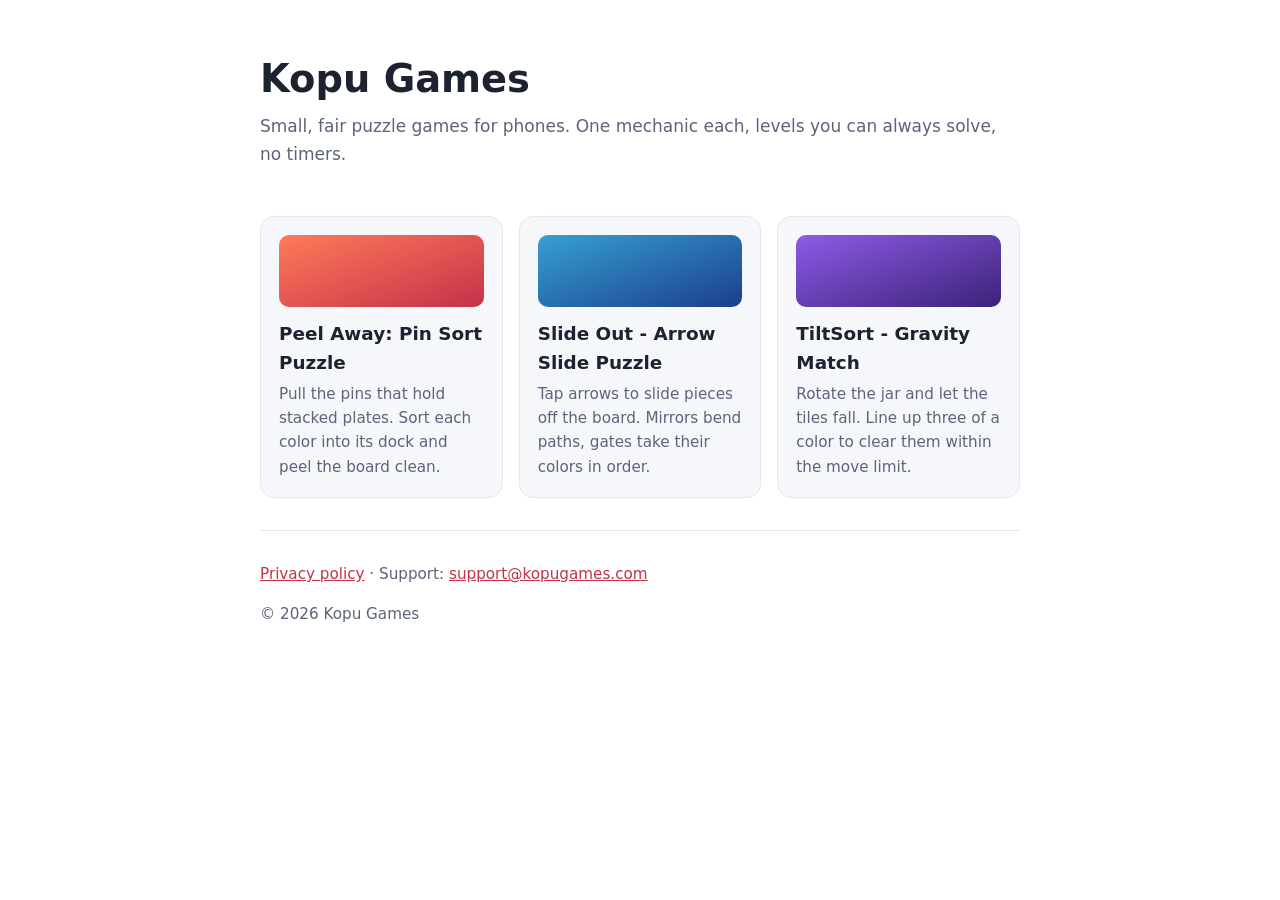
==== index.html @ d5ed5926 "gg" ====
<!doctype html>
<html lang="en">
<head>
<meta charset="utf-8">
<meta name="viewport" content="width=device-width, initial-scale=1">
<title>Kopu Games</title>
<meta name="description" content="Kopu Games makes small, fair puzzle games for phones: Peel Away, Slide Out and TiltSort.">
<style>
  :root { --bg:#ffffff; --fg:#1d2230; --muted:#5b6478; --line:#e4e7ee; --accent:#c4324a; --card:#f6f7fa; }
  @media (prefers-color-scheme: dark) { :root:not([data-theme="light"]) { --bg:#14171f; --fg:#e8ebf2; --muted:#a4acbe; --line:#2a2f3c; --accent:#ff8a7a; --card:#1c2029; } }
  :root[data-theme="dark"] { --bg:#14171f; --fg:#e8ebf2; --muted:#a4acbe; --line:#2a2f3c; --accent:#ff8a7a; --card:#1c2029; }
  html { background:var(--bg); }
  body { margin:0; padding:0 16px 64px; background:var(--bg); color:var(--fg); font:17px/1.6 system-ui,-apple-system,"Segoe UI",Roboto,sans-serif; }
  main { max-width:760px; margin:0 auto; }
  header { padding:48px 0 16px; }
  h1 { font-size:2.4rem; margin:0 0 4px; }
  p.tag { color:var(--muted); margin:0; }
  .games { display:grid; gap:16px; grid-template-columns:1fr; margin:32px 0; }
  @media (min-width:600px) { .games { grid-template-columns:repeat(3,1fr); } }
  .card { background:var(--card); border:1px solid var(--line); border-radius:14px; padding:18px; }
  .card h2 { font-size:1.15rem; margin:0 0 4px; }
  .card p { margin:0; color:var(--muted); font-size:0.95rem; }
  .swatch { height:72px; border-radius:10px; margin-bottom:12px; }
  footer { border-top:1px solid var(--line); padding-top:16px; color:var(--muted); font-size:0.95rem; }
  a { color:var(--accent); }
</style>
</head>
<body>
<main>
<header>
  <h1>Kopu Games</h1>
  <p class="tag">Small, fair puzzle games for phones. One mechanic each, levels you can always solve, no timers.</p>
</header>

<section class="games">
  <div class="card">
    <div class="swatch" style="background:linear-gradient(160deg,#ff7a59,#c4324a)"></div>
    <h2>Peel Away: Pin Sort Puzzle</h2>
    <p>Pull the pins that hold stacked plates. Sort each color into its dock and peel the board clean.</p>
  </div>
  <div class="card">
    <div class="swatch" style="background:linear-gradient(160deg,#36a0d2,#1c3e8c)"></div>
    <h2>Slide Out - Arrow Slide Puzzle</h2>
    <p>Tap arrows to slide pieces off the board. Mirrors bend paths, gates take their colors in order.</p>
  </div>
  <div class="card">
    <div class="swatch" style="background:linear-gradient(160deg,#8c5ce6,#3c2278)"></div>
    <h2>TiltSort - Gravity Match</h2>
    <p>Rotate the jar and let the tiles fall. Line up three of a color to clear them within the move limit.</p>
  </div>
</section>

<footer>
  <p><a href="privacy.html">Privacy policy</a> &middot; Support: <a href="mailto:support@kopugames.com">support@kopugames.com</a></p>
  <p>&copy; 2026 Kopu Games</p>
</footer>
</main>
</body>
</html>
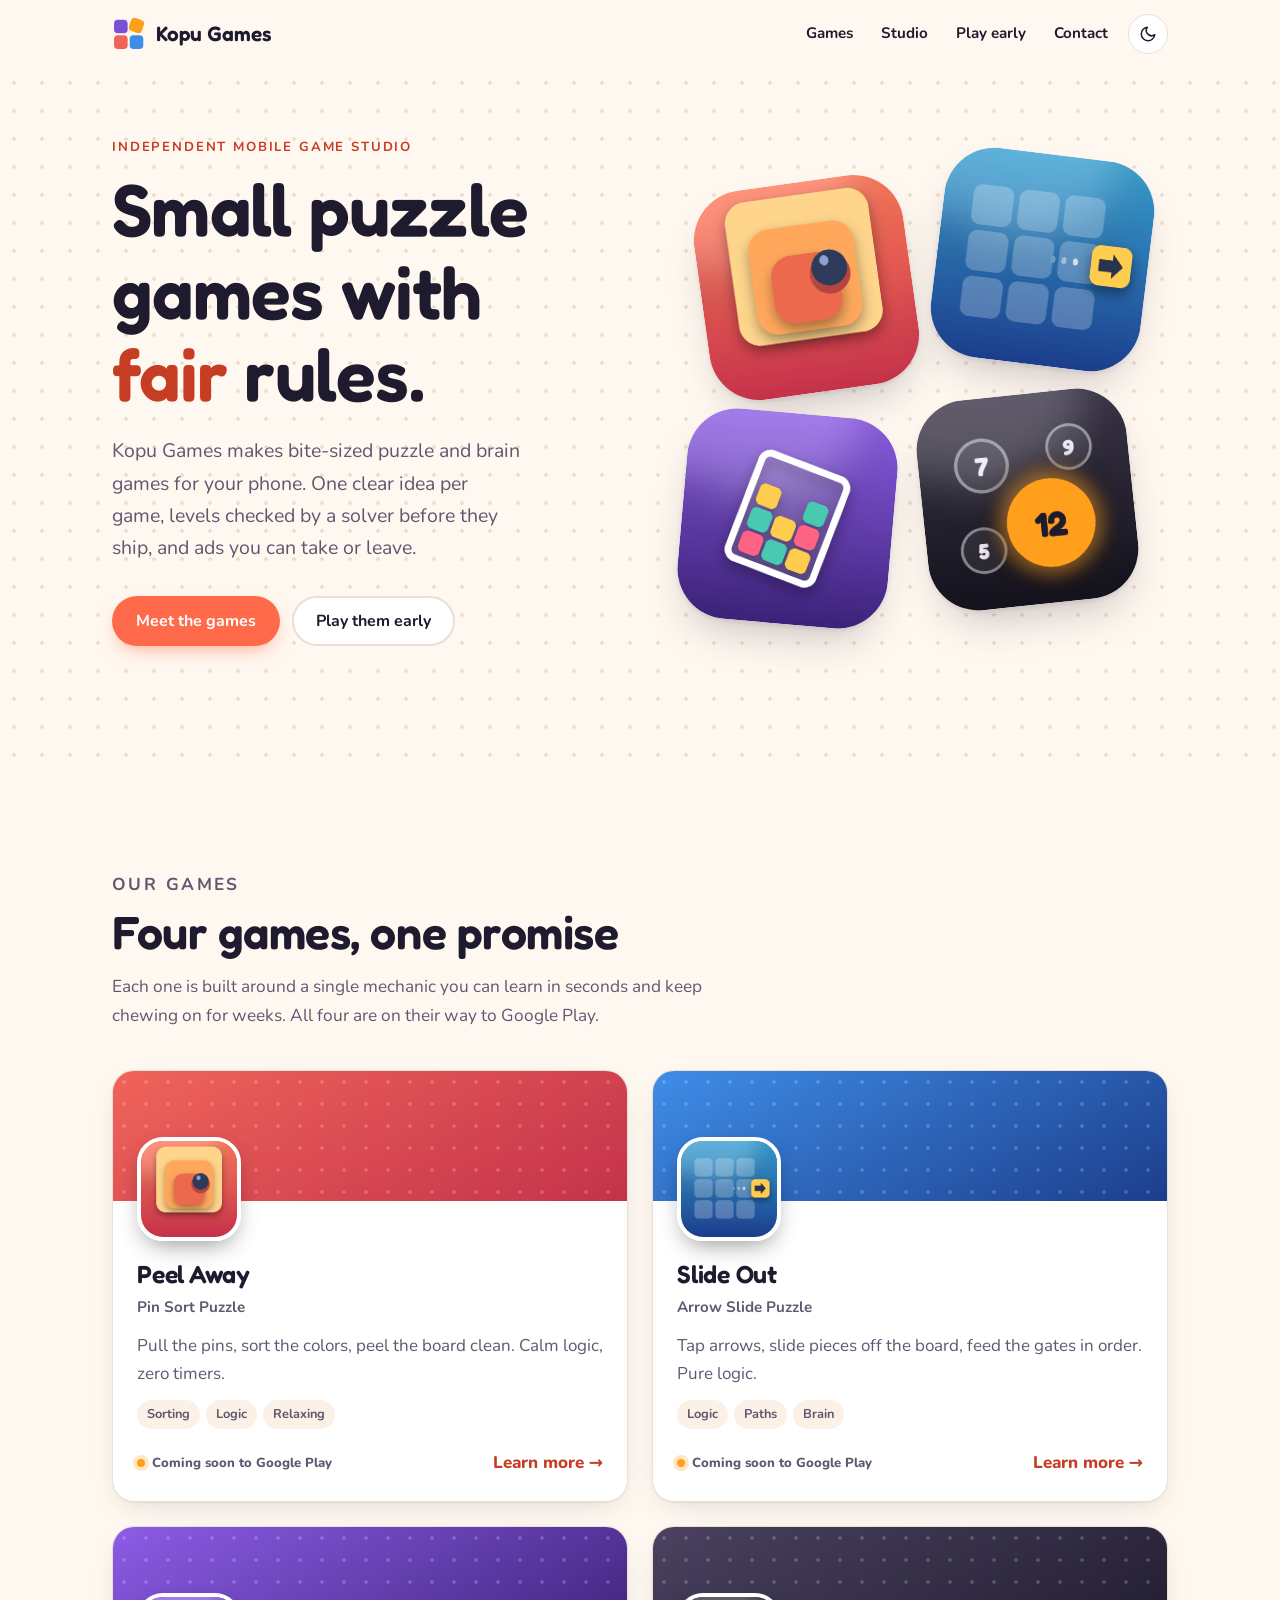
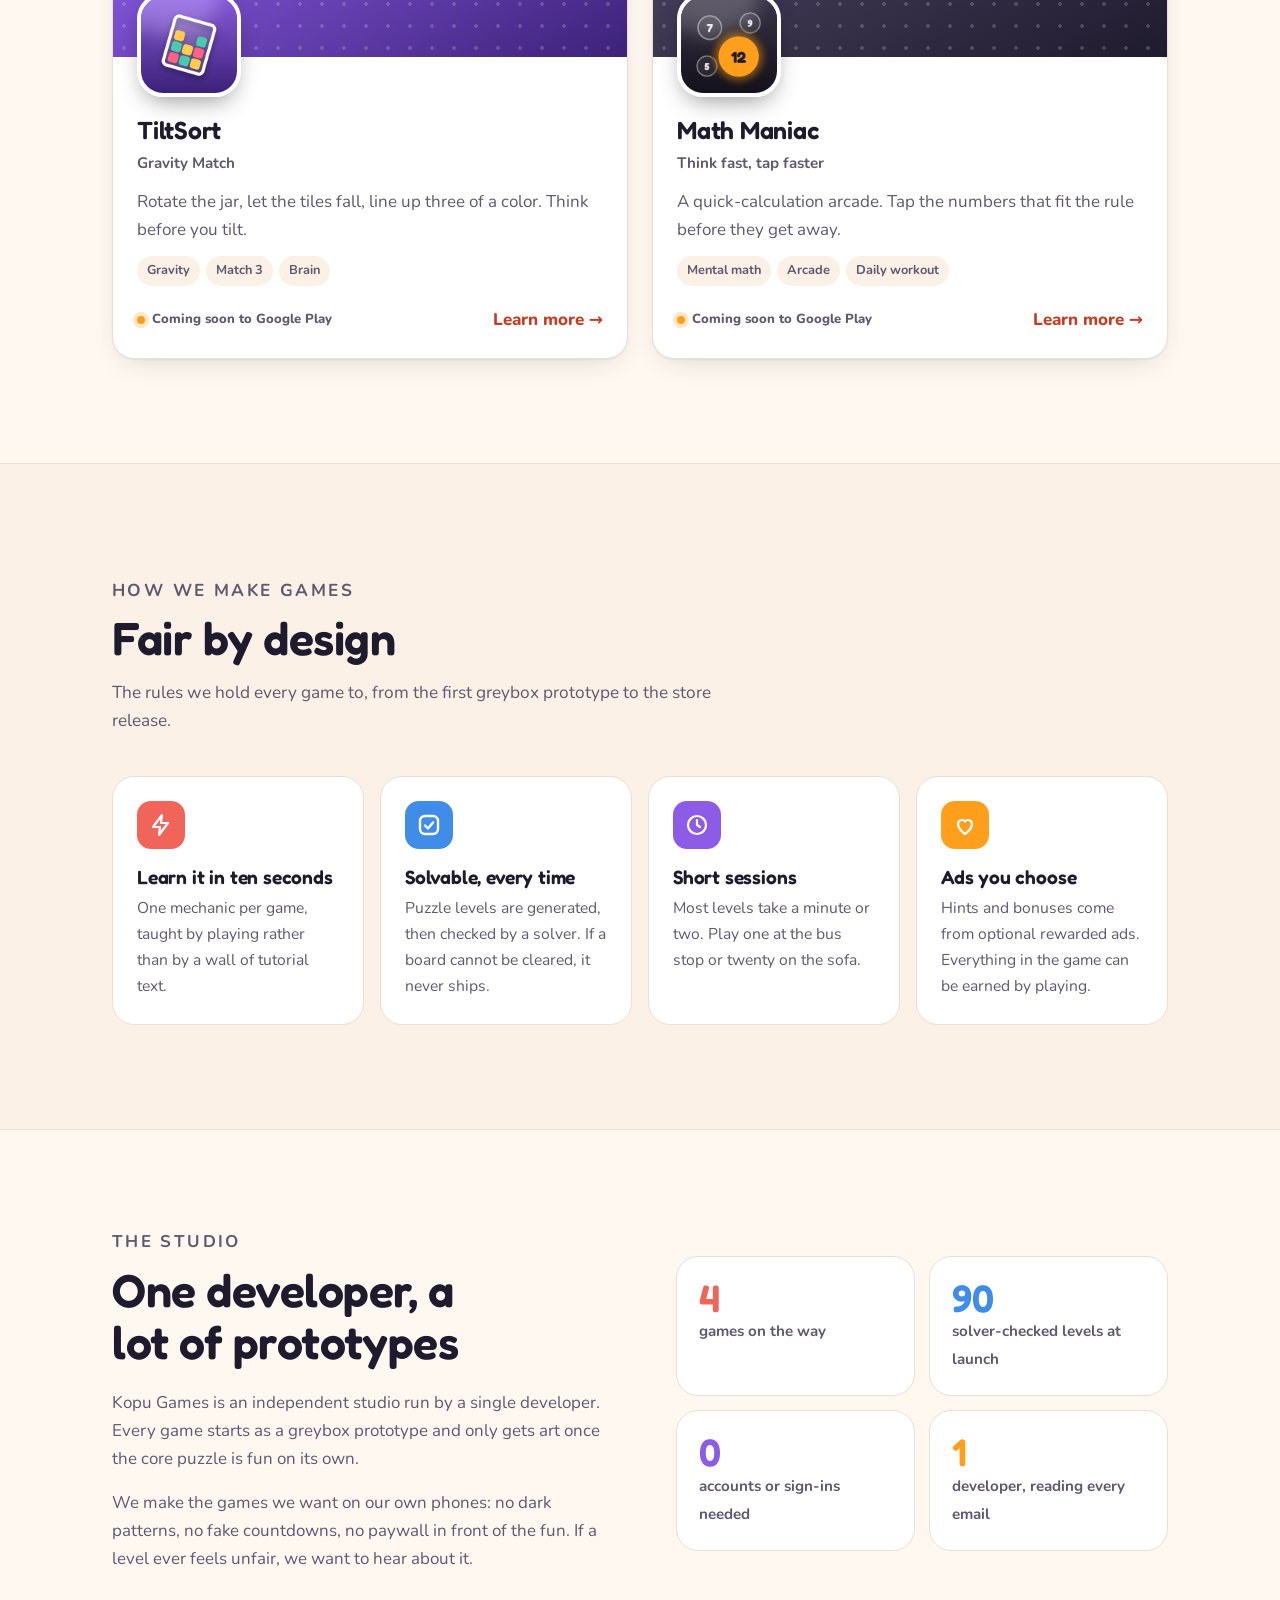
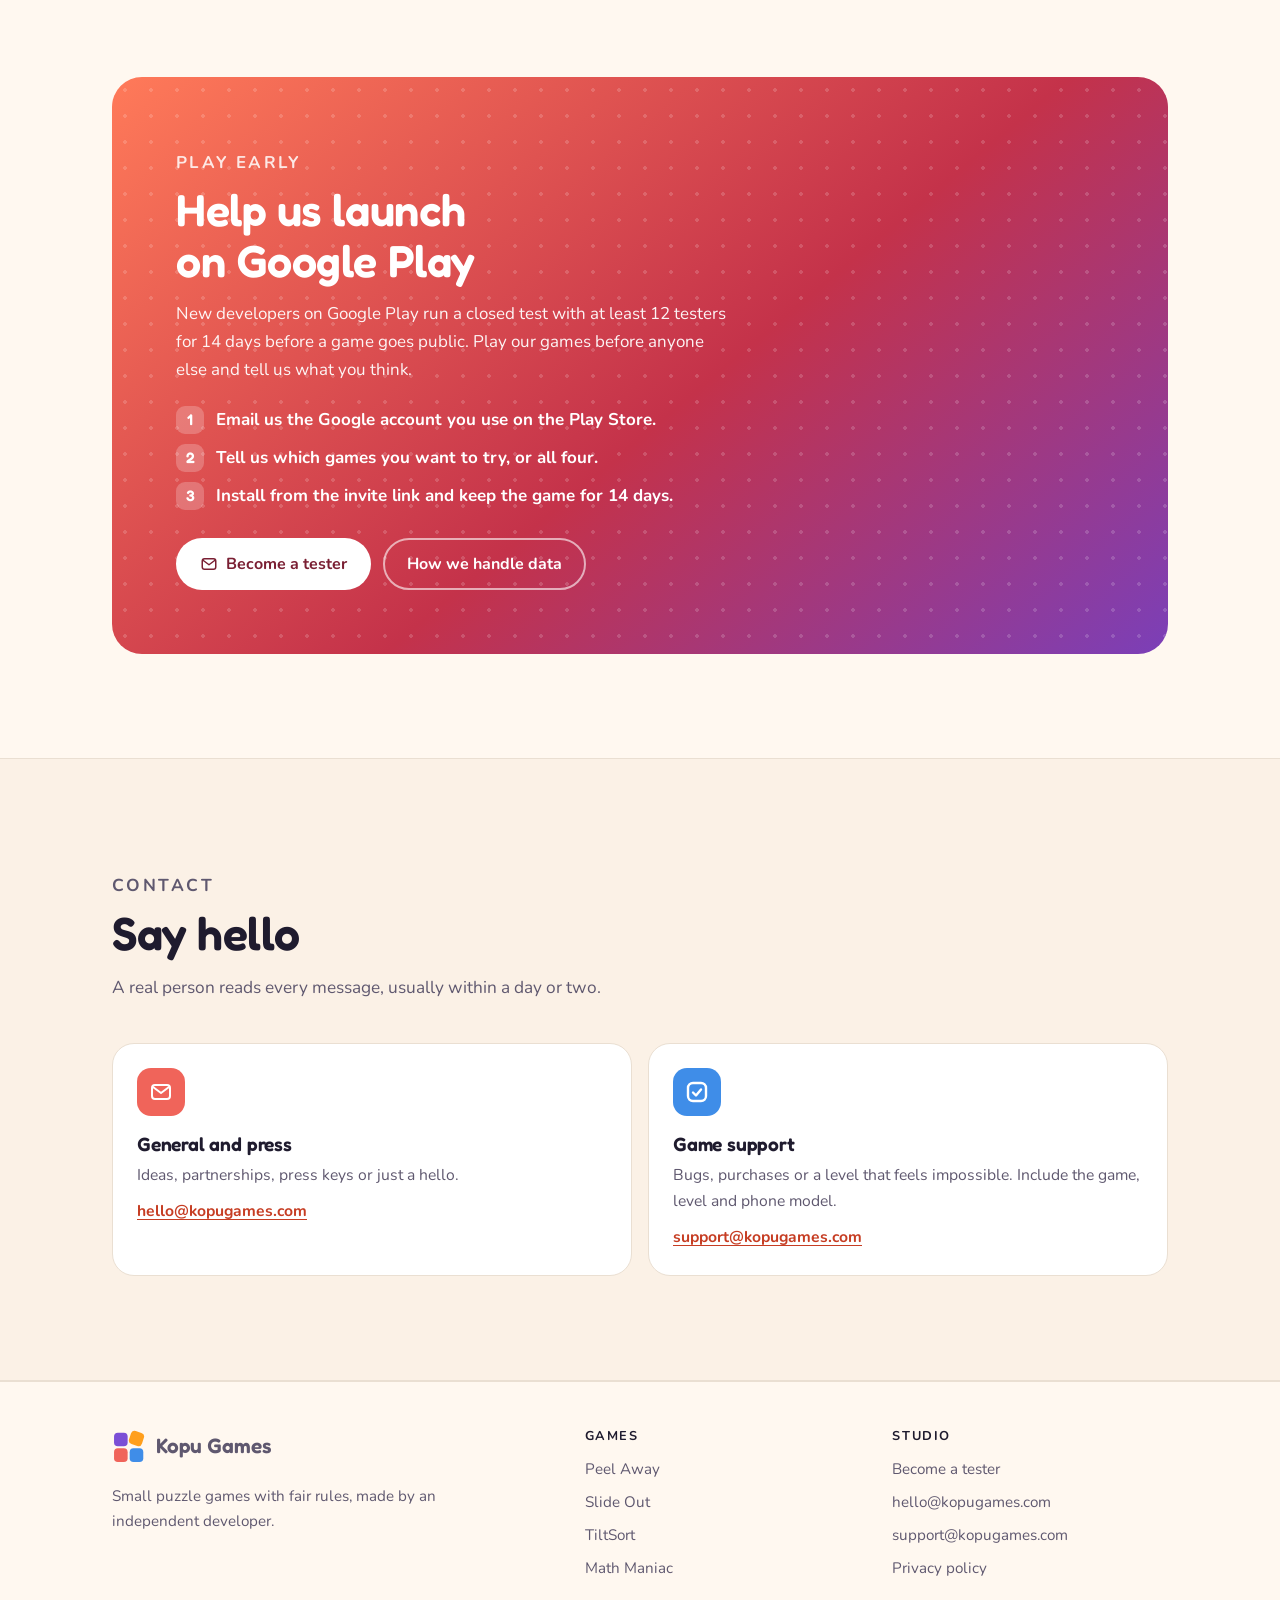
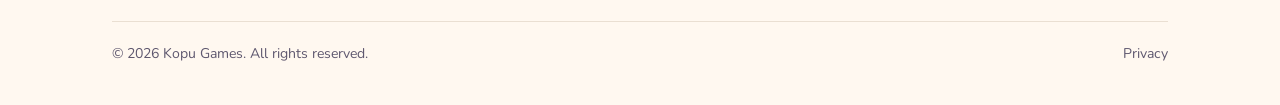
==== commit fcadf68c: "Update" ====
--- a/index.html
+++ b/index.html
@@ -3,57 +3,236 @@
 <head>
 <meta charset="utf-8">
 <meta name="viewport" content="width=device-width, initial-scale=1">
-<title>Kopu Games</title>
-<meta name="description" content="Kopu Games makes small, fair puzzle games for phones: Peel Away, Slide Out and TiltSort.">
-<style>
-  :root { --bg:#ffffff; --fg:#1d2230; --muted:#5b6478; --line:#e4e7ee; --accent:#c4324a; --card:#f6f7fa; }
-  @media (prefers-color-scheme: dark) { :root:not([data-theme="light"]) { --bg:#14171f; --fg:#e8ebf2; --muted:#a4acbe; --line:#2a2f3c; --accent:#ff8a7a; --card:#1c2029; } }
-  :root[data-theme="dark"] { --bg:#14171f; --fg:#e8ebf2; --muted:#a4acbe; --line:#2a2f3c; --accent:#ff8a7a; --card:#1c2029; }
-  html { background:var(--bg); }
-  body { margin:0; padding:0 16px 64px; background:var(--bg); color:var(--fg); font:17px/1.6 system-ui,-apple-system,"Segoe UI",Roboto,sans-serif; }
-  main { max-width:760px; margin:0 auto; }
-  header { padding:48px 0 16px; }
-  h1 { font-size:2.4rem; margin:0 0 4px; }
-  p.tag { color:var(--muted); margin:0; }
-  .games { display:grid; gap:16px; grid-template-columns:1fr; margin:32px 0; }
-  @media (min-width:600px) { .games { grid-template-columns:repeat(3,1fr); } }
-  .card { background:var(--card); border:1px solid var(--line); border-radius:14px; padding:18px; }
-  .card h2 { font-size:1.15rem; margin:0 0 4px; }
-  .card p { margin:0; color:var(--muted); font-size:0.95rem; }
-  .swatch { height:72px; border-radius:10px; margin-bottom:12px; }
-  footer { border-top:1px solid var(--line); padding-top:16px; color:var(--muted); font-size:0.95rem; }
-  a { color:var(--accent); }
-</style>
+<title>Kopu Games: small puzzle games with fair rules</title>
+<meta name="description" content="Kopu Games is an independent mobile studio making small puzzle games with fair rules: Peel Away, Slide Out, TiltSort and Math Maniac.">
+<link rel="canonical" href="https://kopugames.com/">
+<meta name="theme-color" content="#fff8f0" media="(prefers-color-scheme: light)">
+<meta name="theme-color" content="#14121b" media="(prefers-color-scheme: dark)">
+<meta property="og:type" content="website">
+<meta property="og:site_name" content="Kopu Games">
+<meta property="og:title" content="Kopu Games: small puzzle games with fair rules">
+<meta property="og:description" content="Kopu Games is an independent mobile studio making small puzzle games with fair rules: Peel Away, Slide Out, TiltSort and Math Maniac.">
+<meta property="og:url" content="https://kopugames.com/">
+<meta property="og:image" content="https://kopugames.com/assets/img/og.png">
+<meta name="twitter:card" content="summary_large_image">
+<link rel="icon" href="favicon.svg" type="image/svg+xml">
+<link rel="apple-touch-icon" href="assets/img/apple-touch-icon.png">
+<link rel="preload" href="assets/fonts/fredoka.woff2" as="font" type="font/woff2" crossorigin>
+<link rel="stylesheet" href="assets/site.css">
+<script>try{var t=localStorage.getItem("kopu-theme");if(t)document.documentElement.setAttribute("data-theme",t)}catch(e){}</script>
 </head>
 <body>
-<main>
-<header>
-  <h1>Kopu Games</h1>
-  <p class="tag">Small, fair puzzle games for phones. One mechanic each, levels you can always solve, no timers.</p>
+<a class="skip" href="#main">Skip to content</a>
+<header class="site-head">
+  <div class="wrap">
+    <a class="brand" href="index.html"><img src="assets/img/logo.svg" alt="" width="34" height="34">Kopu Games</a>
+    <nav class="nav" aria-label="Main">
+      <a href="index.html#games">Games</a>
+      <a class="hide-sm" href="index.html#studio">Studio</a>
+      <a class="hide-sm" href="index.html#test">Play early</a>
+      <a href="index.html#contact">Contact</a>
+      <button class="theme-btn" type="button" aria-label="Switch theme"><svg class="moon" viewBox="0 0 24 24" fill="none" stroke="currentColor" stroke-width="2" stroke-linecap="round" stroke-linejoin="round" aria-hidden="true"><path d="M21 12.8A9 9 0 1 1 11.2 3a7 7 0 0 0 9.8 9.8z"/></svg><svg class="sun" viewBox="0 0 24 24" fill="none" stroke="currentColor" stroke-width="2" stroke-linecap="round" aria-hidden="true"><circle cx="12" cy="12" r="4.5"/><path d="M12 2v2M12 20v2M4.9 4.9l1.4 1.4M17.7 17.7l1.4 1.4M2 12h2M20 12h2M4.9 19.1l1.4-1.4M17.7 6.3l1.4-1.4"/></svg></button>
+    </nav>
+  </div>
 </header>
-
-<section class="games">
-  <div class="card">
-    <div class="swatch" style="background:linear-gradient(160deg,#ff7a59,#c4324a)"></div>
-    <h2>Peel Away: Pin Sort Puzzle</h2>
-    <p>Pull the pins that hold stacked plates. Sort each color into its dock and peel the board clean.</p>
-  </div>
-  <div class="card">
-    <div class="swatch" style="background:linear-gradient(160deg,#36a0d2,#1c3e8c)"></div>
-    <h2>Slide Out - Arrow Slide Puzzle</h2>
-    <p>Tap arrows to slide pieces off the board. Mirrors bend paths, gates take their colors in order.</p>
-  </div>
-  <div class="card">
-    <div class="swatch" style="background:linear-gradient(160deg,#8c5ce6,#3c2278)"></div>
-    <h2>TiltSort - Gravity Match</h2>
-    <p>Rotate the jar and let the tiles fall. Line up three of a color to clear them within the move limit.</p>
-  </div>
-</section>
-
-<footer>
-  <p><a href="privacy.html">Privacy policy</a> &middot; Support: <a href="mailto:support@kopugames.com">support@kopugames.com</a></p>
-  <p>&copy; 2026 Kopu Games</p>
+<main id="main">
+<section class="hero dots">
+  <div class="wrap">
+    <div>
+      <p class="eyebrow">Independent mobile game studio</p>
+      <h1>Small puzzle games with <em>fair</em> rules.</h1>
+      <p class="lede">Kopu Games makes bite-sized puzzle and brain games for your phone. One clear idea per game, levels checked by a solver before they ship, and ads you can take or leave.</p>
+      <div class="ctas">
+        <a class="btn btn-primary" href="#games">Meet the games</a>
+        <a class="btn btn-ghost" href="#test">Play them early</a>
+      </div>
+    </div>
+    <div class="collage">
+      <a href="games/peel-away.html" aria-label="Peel Away"><img src="assets/img/peel-away.png" alt="Peel Away icon" width="512" height="512"></a>
+      <a href="games/slide-out.html" aria-label="Slide Out"><img src="assets/img/slide-out.png" alt="Slide Out icon" width="512" height="512"></a>
+      <a href="games/tiltsort.html" aria-label="TiltSort"><img src="assets/img/tiltsort.png" alt="TiltSort icon" width="512" height="512"></a>
+      <a href="games/math-maniac.html" aria-label="Math Maniac"><img src="assets/img/math-maniac.png" alt="Math Maniac icon" width="512" height="512"></a>
+    </div>
+  </div>
+</section>
+
+<section id="games">
+  <div class="wrap">
+    <div class="section-head">
+      <p class="eyebrow">Our games</p>
+      <h2>Four games, one promise</h2>
+      <p>Each one is built around a single mechanic you can learn in seconds and keep chewing on for weeks. All four are on their way to Google Play.</p>
+    </div>
+    <div class="games">
+      <a class="game" data-game="peel" href="games/peel-away.html">
+        <div class="band"><img class="icon" src="assets/img/peel-away.png" alt="" width="104" height="104" loading="lazy"></div>
+        <div class="body">
+          <h3>Peel Away</h3>
+          <p class="sub">Pin Sort Puzzle</p>
+          <p class="pitch">Pull the pins, sort the colors, peel the board clean. Calm logic, zero timers.</p>
+          <div class="chips"><span class="chip">Sorting</span><span class="chip">Logic</span><span class="chip">Relaxing</span></div>
+          <div class="foot"><span class="status">Coming soon to Google Play</span><span class="more">Learn more</span></div>
+        </div>
+      </a>
+      <a class="game" data-game="slide" href="games/slide-out.html">
+        <div class="band"><img class="icon" src="assets/img/slide-out.png" alt="" width="104" height="104" loading="lazy"></div>
+        <div class="body">
+          <h3>Slide Out</h3>
+          <p class="sub">Arrow Slide Puzzle</p>
+          <p class="pitch">Tap arrows, slide pieces off the board, feed the gates in order. Pure logic.</p>
+          <div class="chips"><span class="chip">Logic</span><span class="chip">Paths</span><span class="chip">Brain</span></div>
+          <div class="foot"><span class="status">Coming soon to Google Play</span><span class="more">Learn more</span></div>
+        </div>
+      </a>
+      <a class="game" data-game="tilt" href="games/tiltsort.html">
+        <div class="band"><img class="icon" src="assets/img/tiltsort.png" alt="" width="104" height="104" loading="lazy"></div>
+        <div class="body">
+          <h3>TiltSort</h3>
+          <p class="sub">Gravity Match</p>
+          <p class="pitch">Rotate the jar, let the tiles fall, line up three of a color. Think before you tilt.</p>
+          <div class="chips"><span class="chip">Gravity</span><span class="chip">Match 3</span><span class="chip">Brain</span></div>
+          <div class="foot"><span class="status">Coming soon to Google Play</span><span class="more">Learn more</span></div>
+        </div>
+      </a>
+      <a class="game" data-game="math" href="games/math-maniac.html">
+        <div class="band"><img class="icon" src="assets/img/math-maniac.png" alt="" width="104" height="104" loading="lazy"></div>
+        <div class="body">
+          <h3>Math Maniac</h3>
+          <p class="sub">Think fast, tap faster</p>
+          <p class="pitch">A quick-calculation arcade. Tap the numbers that fit the rule before they get away.</p>
+          <div class="chips"><span class="chip">Mental math</span><span class="chip">Arcade</span><span class="chip">Daily workout</span></div>
+          <div class="foot"><span class="status">Coming soon to Google Play</span><span class="more">Learn more</span></div>
+        </div>
+      </a>
+    </div>
+  </div>
+</section>
+
+<section id="studio" class="band-soft">
+  <div class="wrap">
+    <div class="section-head">
+      <p class="eyebrow">How we make games</p>
+      <h2>Fair by design</h2>
+      <p>The rules we hold every game to, from the first greybox prototype to the store release.</p>
+    </div>
+    <div class="principles">
+      <div class="principle">
+        <div class="tile" style="background:var(--peel)"><svg viewBox="0 0 24 24" fill="none" stroke="currentColor" stroke-width="2.2" stroke-linecap="round" stroke-linejoin="round" aria-hidden="true"><path d="M13 2 4 14h7l-1 8 9-12h-7z"/></svg></div>
+        <h3>Learn it in ten seconds</h3>
+        <p>One mechanic per game, taught by playing rather than by a wall of tutorial text.</p>
+      </div>
+      <div class="principle">
+        <div class="tile" style="background:var(--slide)"><svg viewBox="0 0 24 24" fill="none" stroke="currentColor" stroke-width="2.4" stroke-linecap="round" stroke-linejoin="round" aria-hidden="true"><rect x="3" y="3" width="18" height="18" rx="5"/><path d="m8 12.5 3 3 5-6"/></svg></div>
+        <h3>Solvable, every time</h3>
+        <p>Puzzle levels are generated, then checked by a solver. If a board cannot be cleared, it never ships.</p>
+      </div>
+      <div class="principle">
+        <div class="tile" style="background:var(--tilt)"><svg viewBox="0 0 24 24" fill="none" stroke="currentColor" stroke-width="2.2" stroke-linecap="round" stroke-linejoin="round" aria-hidden="true"><circle cx="12" cy="12" r="9"/><path d="M12 7v5l3 2"/></svg></div>
+        <h3>Short sessions</h3>
+        <p>Most levels take a minute or two. Play one at the bus stop or twenty on the sofa.</p>
+      </div>
+      <div class="principle">
+        <div class="tile" style="background:var(--math)"><svg viewBox="0 0 24 24" fill="none" stroke="currentColor" stroke-width="2.2" stroke-linecap="round" stroke-linejoin="round" aria-hidden="true"><path d="M12 21s-7-4.4-7-10a4 4 0 0 1 7-2.6A4 4 0 0 1 19 11c0 5.6-7 10-7 10z"/></svg></div>
+        <h3>Ads you choose</h3>
+        <p>Hints and bonuses come from optional rewarded ads. Everything in the game can be earned by playing.</p>
+      </div>
+    </div>
+  </div>
+</section>
+
+<section id="about">
+  <div class="wrap split">
+    <div class="about-copy">
+      <p class="eyebrow">The studio</p>
+      <h2 class="section-title" style="font-size:clamp(2rem,4.4vw,2.9rem);margin-bottom:20px">One developer, a lot of prototypes</h2>
+      <p>Kopu Games is an independent studio run by a single developer. Every game starts as a greybox prototype and only gets art once the core puzzle is fun on its own.</p>
+      <p>We make the games we want on our own phones: no dark patterns, no fake countdowns, no paywall in front of the fun. If a level ever feels unfair, we want to hear about it.</p>
+    </div>
+    <div class="stats">
+      <div class="stat"><b>4</b><span>games on the way</span></div>
+      <div class="stat"><b>90</b><span>solver-checked levels at launch</span></div>
+      <div class="stat"><b>0</b><span>accounts or sign-ins needed</span></div>
+      <div class="stat"><b>1</b><span>developer, reading every email</span></div>
+    </div>
+  </div>
+</section>
+
+<section id="test" style="padding-top:0">
+  <div class="wrap">
+    <div class="cta-card">
+      <p class="eyebrow" style="color:#fff;opacity:.85">Play early</p>
+      <h2>Help us launch on Google Play</h2>
+      <p>New developers on Google Play run a closed test with at least 12 testers for 14 days before a game goes public. Play our games before anyone else and tell us what you think.</p>
+      <ol class="steps">
+        <li>Email us the Google account you use on the Play Store.</li>
+        <li>Tell us which games you want to try, or all four.</li>
+        <li>Install from the invite link and keep the game for 14 days.</li>
+      </ol>
+      <div class="ctas">
+        <a class="btn btn-light" href="mailto:hello@kopugames.com?subject=I%27d%20like%20to%20test%20Kopu%20Games&body=Google%20account%20I%20use%20on%20Play%3A%20%0AGames%20I%27d%20like%20to%20try%20(Peel%20Away%2C%20Slide%20Out%2C%20TiltSort%2C%20Math%20Maniac%2C%20or%20all)%3A%20%0APhone%20model%3A%20"><svg viewBox="0 0 24 24" fill="none" stroke="currentColor" stroke-width="2" stroke-linecap="round" stroke-linejoin="round" aria-hidden="true"><rect x="3" y="5" width="18" height="14" rx="3"/><path d="m4 7 8 6 8-6"/></svg>Become a tester</a>
+        <a class="btn btn-outline" href="privacy.html">How we handle data</a>
+      </div>
+    </div>
+  </div>
+</section>
+
+<section id="contact" class="band-soft">
+  <div class="wrap">
+    <div class="section-head">
+      <p class="eyebrow">Contact</p>
+      <h2>Say hello</h2>
+      <p>A real person reads every message, usually within a day or two.</p>
+    </div>
+    <div class="principles" style="grid-template-columns:repeat(auto-fit,minmax(260px,1fr))">
+      <div class="principle">
+        <div class="tile" style="background:var(--peel)"><svg viewBox="0 0 24 24" fill="none" stroke="currentColor" stroke-width="2" stroke-linecap="round" stroke-linejoin="round" aria-hidden="true"><rect x="3" y="5" width="18" height="14" rx="3"/><path d="m4 7 8 6 8-6"/></svg></div>
+        <h3>General and press</h3>
+        <p>Ideas, partnerships, press keys or just a hello.</p>
+        <p style="margin-top:10px"><a href="mailto:hello@kopugames.com"><strong>hello@kopugames.com</strong></a></p>
+      </div>
+      <div class="principle">
+        <div class="tile" style="background:var(--slide)"><svg viewBox="0 0 24 24" fill="none" stroke="currentColor" stroke-width="2.4" stroke-linecap="round" stroke-linejoin="round" aria-hidden="true"><rect x="3" y="3" width="18" height="18" rx="5"/><path d="m8 12.5 3 3 5-6"/></svg></div>
+        <h3>Game support</h3>
+        <p>Bugs, purchases or a level that feels impossible. Include the game, level and phone model.</p>
+        <p style="margin-top:10px"><a href="mailto:support@kopugames.com"><strong>support@kopugames.com</strong></a></p>
+      </div>
+    </div>
+  </div>
+</section>
+</main>
+<script type="application/ld+json">{"@context":"https://schema.org","@type":"Organization","name":"Kopu Games","url":"https://kopugames.com","logo":"https://kopugames.com/assets/img/apple-touch-icon.png","email":"hello@kopugames.com"}</script>
+<footer class="site-foot">
+  <div class="wrap">
+    <div class="cols">
+      <div>
+        <a class="brand" href="index.html"><img src="assets/img/logo.svg" alt="" width="34" height="34">Kopu Games</a>
+        <p class="blurb">Small puzzle games with fair rules, made by an independent developer.</p>
+      </div>
+      <div>
+        <h4>Games</h4>
+        <ul>
+          <li><a href="games/peel-away.html">Peel Away</a></li>
+          <li><a href="games/slide-out.html">Slide Out</a></li>
+          <li><a href="games/tiltsort.html">TiltSort</a></li>
+          <li><a href="games/math-maniac.html">Math Maniac</a></li>
+        </ul>
+      </div>
+      <div>
+        <h4>Studio</h4>
+        <ul>
+          <li><a href="index.html#test">Become a tester</a></li>
+          <li><a href="mailto:hello@kopugames.com">hello@kopugames.com</a></li>
+          <li><a href="mailto:support@kopugames.com">support@kopugames.com</a></li>
+          <li><a href="privacy.html">Privacy policy</a></li>
+        </ul>
+      </div>
+    </div>
+    <div class="legal">
+      <span>&copy; 2026 Kopu Games. All rights reserved.</span>
+      <span><a href="privacy.html">Privacy</a></span>
+    </div>
+  </div>
 </footer>
-</main>
+<script src="assets/site.js" defer></script>
 </body>
 </html>
--- a/assets/site.css
+++ b/assets/site.css
@@ -0,0 +1,270 @@
+/* Kopu Games site. One stylesheet for every page; fonts are self-hosted (no third-party requests). */
+
+@font-face { font-family: "Fredoka"; src: url("fonts/fredoka.woff2") format("woff2"); font-weight: 300 700; font-display: swap; }
+@font-face { font-family: "Nunito"; src: url("fonts/nunito.woff2") format("woff2"); font-weight: 200 1000; font-display: swap; }
+
+:root {
+  --bg: #fff8f0;
+  --bg-dot: #ecdfcf;
+  --surface: #ffffff;
+  --surface-2: #fbf1e6;
+  --ink: #1f1b2e;
+  --muted: #5f586f;
+  --line: #eadfd2;
+  --accent: #c63d23;
+  --accent-bg: #ff6b4a;
+  --on-accent: #ffffff;
+  --shadow: 0 1px 2px rgba(31, 27, 46, .06), 0 10px 30px -12px rgba(31, 27, 46, .18);
+  --shadow-lift: 0 2px 4px rgba(31, 27, 46, .08), 0 22px 44px -16px rgba(31, 27, 46, .28);
+
+  --peel: #f0645a;   --peel-2: #c4324a;
+  --slide: #3f8de8;  --slide-2: #1c3e8c;
+  --tilt: #8c5ce6;   --tilt-2: #3c2278;
+  --math: #ff9f1c;   --math-2: #1f1b2e;
+
+  --display: "Fredoka", "Nunito", system-ui, sans-serif;
+  --body: "Nunito", system-ui, -apple-system, "Segoe UI", Roboto, sans-serif;
+  --radius: 22px;
+  --wrap: 1120px;
+  color-scheme: light;
+}
+
+@media (prefers-color-scheme: dark) {
+  :root:not([data-theme="light"]) {
+    --bg: #14121b; --bg-dot: #25212f; --surface: #1d1a27; --surface-2: #231f2f;
+    --ink: #f3eef8; --muted: #aaa3b9; --line: #2e2a3b;
+    --accent: #ff8f73; --accent-bg: #ff6b4a; --on-accent: #1a1016;
+    --shadow: 0 1px 2px rgba(0, 0, 0, .3), 0 10px 30px -12px rgba(0, 0, 0, .6);
+    --shadow-lift: 0 2px 4px rgba(0, 0, 0, .35), 0 22px 44px -16px rgba(0, 0, 0, .7);
+    color-scheme: dark;
+  }
+}
+:root[data-theme="dark"] {
+  --bg: #14121b; --bg-dot: #25212f; --surface: #1d1a27; --surface-2: #231f2f;
+  --ink: #f3eef8; --muted: #aaa3b9; --line: #2e2a3b;
+  --accent: #ff8f73; --accent-bg: #ff6b4a; --on-accent: #1a1016;
+  --shadow: 0 1px 2px rgba(0, 0, 0, .3), 0 10px 30px -12px rgba(0, 0, 0, .6);
+  --shadow-lift: 0 2px 4px rgba(0, 0, 0, .35), 0 22px 44px -16px rgba(0, 0, 0, .7);
+  color-scheme: dark;
+}
+
+*, *::before, *::after { box-sizing: border-box; }
+html { background: var(--bg); scroll-behavior: smooth; -webkit-text-size-adjust: 100%; }
+body {
+  margin: 0; background: var(--bg); color: var(--ink);
+  font: 17px/1.65 var(--body); overflow-x: hidden;
+}
+img { max-width: 100%; display: block; }
+a { color: var(--accent); text-underline-offset: 3px; }
+h1, h2, h3 { text-wrap: balance; font-family: var(--display); font-weight: 600; line-height: 1.12; margin: 0; letter-spacing: -.01em; }
+p { margin: 0; }
+:focus-visible { outline: 3px solid var(--accent-bg); outline-offset: 3px; border-radius: 6px; }
+
+.wrap { max-width: var(--wrap); margin: 0 auto; padding: 0 16px; }
+@media (min-width: 720px) { .wrap { padding: 0 32px; } }
+
+.skip { position: absolute; left: -999px; top: 8px; background: var(--surface); padding: 8px 14px; border-radius: 10px; z-index: 50; }
+.skip:focus { left: 12px; }
+
+/* ---------- header ---------- */
+.site-head { position: sticky; top: 0; z-index: 20; background: color-mix(in srgb, var(--bg) 86%, transparent); backdrop-filter: blur(12px); -webkit-backdrop-filter: blur(12px); border-bottom: 1px solid transparent; transition: border-color .2s; }
+.site-head.scrolled { border-bottom-color: var(--line); }
+.site-head .wrap { display: flex; align-items: center; gap: 16px; height: 68px; }
+.brand { white-space: nowrap; display: inline-flex; align-items: center; gap: 10px; color: var(--ink); text-decoration: none; font: 600 1.3rem/1 var(--display); }
+.brand img { width: 34px; height: 34px; }
+.nav { margin-left: auto; display: flex; align-items: center; gap: 4px; }
+.nav a { color: var(--ink); text-decoration: none; font-weight: 700; font-size: .95rem; padding: 8px 12px; border-radius: 999px; }
+.nav a:hover { background: var(--surface-2); }
+.nav .hide-sm { display: none; }
+@media (min-width: 640px) { .nav .hide-sm { display: inline-block; } }
+.theme-btn { width: 40px; height: 40px; border-radius: 999px; border: 1px solid var(--line); background: var(--surface); color: var(--ink); display: grid; place-items: center; cursor: pointer; margin-left: 4px; }
+.theme-btn svg { width: 18px; height: 18px; }
+.theme-btn .sun { display: none; }
+:root[data-theme="dark"] .theme-btn .sun { display: block; }
+:root[data-theme="dark"] .theme-btn .moon { display: none; }
+@media (prefers-color-scheme: dark) {
+  :root:not([data-theme="light"]) .theme-btn .sun { display: block; }
+  :root:not([data-theme="light"]) .theme-btn .moon { display: none; }
+}
+
+/* ---------- buttons, chips ---------- */
+.btn { display: inline-flex; align-items: center; gap: 8px; font: 700 1rem/1 var(--body); text-decoration: none; padding: 15px 22px; border-radius: 999px; border: 2px solid transparent; transition: transform .15s, box-shadow .15s, background .15s; }
+.btn:hover { transform: translateY(-2px); }
+.btn-primary { background: var(--accent-bg); color: #fff; box-shadow: 0 8px 20px -8px rgba(255, 107, 74, .7); }
+.btn-ghost { border-color: var(--line); color: var(--ink); background: var(--surface); }
+.btn svg { width: 18px; height: 18px; }
+.chips { display: flex; flex-wrap: wrap; gap: 6px; }
+.chip { font-size: .8rem; font-weight: 700; padding: 4px 10px; border-radius: 999px; background: var(--surface-2); color: var(--muted); }
+.status { white-space: nowrap; display: inline-flex; align-items: center; gap: 7px; font-size: .82rem; font-weight: 800; color: var(--muted); }
+.status::before { content: ""; width: 8px; height: 8px; border-radius: 50%; background: var(--math); box-shadow: 0 0 0 4px color-mix(in srgb, var(--math) 25%, transparent); }
+.status.live::before { background: #2fb36d; box-shadow: 0 0 0 4px rgba(47, 179, 109, .22); }
+
+/* ---------- sections ---------- */
+section { padding: 72px 0; }
+@media (min-width: 900px) { section { padding: 104px 0; } }
+.eyebrow { font: 700 .82rem/1 var(--body); letter-spacing: .14em; text-transform: uppercase; color: var(--accent); margin-bottom: 14px; }
+.section-head { max-width: 640px; margin-bottom: 40px; }
+.section-head h2 { font-size: clamp(2rem, 4.4vw, 2.9rem); }
+.section-head p { color: var(--muted); margin-top: 14px; font-size: 1.08rem; }
+
+.dots { background-image: radial-gradient(var(--bg-dot) 1.6px, transparent 1.7px); background-size: 28px 28px; }
+
+/* ---------- hero ---------- */
+.hero { padding: 40px 0 72px; position: relative; }
+.hero .wrap { display: grid; gap: 48px; align-items: center; }
+@media (min-width: 900px) { .hero { padding: 72px 0 112px; } .hero .wrap { grid-template-columns: 1.05fr 1fr; } }
+.hero h1 { font-size: clamp(2.6rem, 7vw, 4.6rem); font-weight: 600; }
+.hero h1 em { font-style: normal; color: var(--accent); }
+.hero .lede { font-size: clamp(1.05rem, 2vw, 1.22rem); color: var(--muted); margin-top: 20px; max-width: 34ch; }
+.hero .ctas { display: flex; flex-wrap: wrap; gap: 12px; margin-top: 32px; }
+
+.collage { position: relative; aspect-ratio: 1 / 1; max-width: 480px; width: 100%; margin: 0 auto; }
+.collage a { position: absolute; width: 44%; border-radius: 24%; box-shadow: var(--shadow-lift); overflow: hidden; transition: transform .25s ease; animation: bob 6s ease-in-out infinite; }
+.collage a img { width: 100%; height: auto; }
+.collage a:nth-child(1) { left: 4%;  top: 6%;  --r: -8deg; }
+.collage a:nth-child(2) { right: 3%; top: 0;   --r: 7deg;  animation-delay: -1.5s; }
+.collage a:nth-child(3) { left: 0;   bottom: 2%; --r: 5deg; animation-delay: -3s; }
+.collage a:nth-child(4) { right: 6%; bottom: 6%; --r: -6deg; animation-delay: -4.5s; }
+.collage a { transform: rotate(var(--r)); }
+.collage a:hover { transform: rotate(0deg) scale(1.05); z-index: 2; animation-play-state: paused; }
+@keyframes bob { 0%, 100% { translate: 0 0; } 50% { translate: 0 -10px; } }
+@media (prefers-reduced-motion: reduce) { .collage a { animation: none; } .btn:hover, .game:hover { transform: none; } html { scroll-behavior: auto; } }
+
+/* ---------- game cards ---------- */
+.games { display: grid; gap: 20px; grid-template-columns: 1fr; }
+@media (min-width: 720px) { .games { grid-template-columns: repeat(2, 1fr); gap: 24px; } }
+.game { --c1: var(--peel); --c2: var(--peel-2); position: relative; display: flex; flex-direction: column; background: var(--surface); border: 1px solid var(--line); border-radius: var(--radius); overflow: hidden; box-shadow: var(--shadow); color: inherit; text-decoration: none; transition: transform .2s, box-shadow .2s; }
+.game:hover { transform: translateY(-4px); box-shadow: var(--shadow-lift); }
+.game .band { position: relative; height: 130px; background: linear-gradient(150deg, var(--c1), var(--c2)); }
+.game .band::after { content: ""; position: absolute; inset: 0; background-image: radial-gradient(rgba(255, 255, 255, .18) 1.6px, transparent 1.7px); background-size: 22px 22px; }
+.game .icon { position: absolute; left: 24px; bottom: -40px; width: 104px; height: 104px; border-radius: 26px; box-shadow: 0 10px 24px -8px rgba(0, 0, 0, .45); border: 4px solid var(--surface); z-index: 1; }
+.game .body { padding: 60px 24px 24px; display: flex; flex-direction: column; gap: 12px; flex: 1; }
+.game h3 { font-size: 1.55rem; }
+.game .sub { color: var(--muted); font-weight: 700; font-size: .95rem; margin-top: -6px; }
+.game p.pitch { color: var(--muted); }
+.game .foot { margin-top: auto; padding-top: 8px; display: flex; flex-wrap: wrap; align-items: center; justify-content: space-between; gap: 12px; }
+.game .more { font-weight: 800; color: var(--accent); white-space: nowrap; }
+.game .more::after { content: " \2192"; transition: margin .2s; }
+.game:hover .more::after { margin-left: 4px; }
+.game[data-game="slide"] { --c1: var(--slide); --c2: var(--slide-2); }
+.game[data-game="tilt"]  { --c1: var(--tilt);  --c2: var(--tilt-2); }
+.game[data-game="math"]  { --c1: #4a4260; --c2: var(--math-2); }
+
+/* ---------- principles ---------- */
+.band-soft { background: var(--surface-2); border-top: 1px solid var(--line); border-bottom: 1px solid var(--line); }
+.principles { display: grid; gap: 16px; grid-template-columns: 1fr; }
+@media (min-width: 640px) { .principles { grid-template-columns: repeat(2, 1fr); } }
+@media (min-width: 1000px) { .principles { grid-template-columns: repeat(4, 1fr); } }
+.principle { background: var(--surface); border: 1px solid var(--line); border-radius: var(--radius); padding: 24px; }
+.principle .tile { width: 48px; height: 48px; border-radius: 14px; display: grid; place-items: center; margin-bottom: 18px; color: #fff; }
+.principle .tile svg { width: 24px; height: 24px; }
+.principle h3 { font-size: 1.2rem; margin-bottom: 8px; }
+.principle p { color: var(--muted); font-size: .98rem; }
+
+/* ---------- about / tester ---------- */
+.split { display: grid; gap: 40px; align-items: center; }
+@media (min-width: 900px) { .split { grid-template-columns: 1fr 1fr; gap: 72px; } }
+.about-copy p + p { margin-top: 16px; }
+.about-copy p { color: var(--muted); font-size: 1.06rem; }
+.stats { display: grid; grid-template-columns: repeat(2, 1fr); gap: 14px; }
+.stat { background: var(--surface); border: 1px solid var(--line); border-radius: var(--radius); padding: 22px; }
+.stat b { display: block; font: 600 2.4rem/1 var(--display); }
+.stat span { color: var(--muted); font-size: .95rem; font-weight: 700; }
+.stat:nth-child(1) b { color: var(--peel); }
+.stat:nth-child(2) b { color: var(--slide); }
+.stat:nth-child(3) b { color: var(--tilt); }
+.stat:nth-child(4) b { color: var(--math); }
+
+.cta-card { position: relative; overflow: hidden; border-radius: 30px; padding: 40px 24px; background: linear-gradient(140deg, #ff7a59, #c4324a 55%, #7b3fb8); color: #fff; }
+@media (min-width: 720px) { .cta-card { padding: 64px; } }
+.cta-card::after { content: ""; position: absolute; inset: 0; background-image: radial-gradient(rgba(255, 255, 255, .16) 1.6px, transparent 1.7px); background-size: 26px 26px; pointer-events: none; }
+.cta-card > * { position: relative; z-index: 1; }
+.cta-card h2 { font-size: clamp(1.9rem, 4.4vw, 2.8rem); max-width: 18ch; }
+.cta-card p { margin-top: 14px; max-width: 56ch; opacity: .94; font-size: 1.06rem; }
+.cta-card .ctas { display: flex; flex-wrap: wrap; gap: 12px; margin-top: 28px; }
+.cta-card .btn-light { background: #fff; color: #7a1f33; }
+.cta-card .btn-outline { border-color: rgba(255, 255, 255, .6); color: #fff; }
+.steps { list-style: none; padding: 0; margin: 22px 0 0; display: grid; gap: 10px; counter-reset: s; }
+.steps li { counter-increment: s; display: flex; gap: 12px; align-items: flex-start; font-weight: 700; }
+.steps li::before { content: counter(s); flex: none; width: 28px; height: 28px; border-radius: 9px; background: rgba(255, 255, 255, .22); display: grid; place-items: center; font: 600 .95rem/1 var(--display); }
+
+/* ---------- footer ---------- */
+.site-foot { border-top: 1px solid var(--line); padding: 48px 0 40px; color: var(--muted); font-size: .95rem; }
+.site-foot .cols { display: grid; gap: 32px; grid-template-columns: 1fr; }
+@media (min-width: 720px) { .site-foot .cols { grid-template-columns: 1.6fr 1fr 1fr; } }
+.site-foot h4 { font: 700 .8rem/1 var(--body); letter-spacing: .12em; text-transform: uppercase; color: var(--ink); margin: 0 0 14px; }
+.site-foot ul { list-style: none; padding: 0; margin: 0; display: grid; gap: 8px; }
+.site-foot a { color: var(--muted); text-decoration: none; }
+.site-foot a:hover { color: var(--accent); }
+.site-foot .blurb { max-width: 36ch; margin-top: 12px; }
+.site-foot .legal { margin-top: 40px; padding-top: 20px; border-top: 1px solid var(--line); display: flex; flex-wrap: wrap; gap: 8px 24px; justify-content: space-between; font-size: .88rem; }
+
+/* ---------- game pages ---------- */
+.game-hero { --c1: var(--peel); --c2: var(--peel-2); position: relative; color: #fff; background: linear-gradient(150deg, var(--c1), var(--c2)); padding: 48px 0 56px; overflow: hidden; }
+.game-hero::after { content: ""; position: absolute; inset: 0; background-image: radial-gradient(rgba(255, 255, 255, .16) 1.6px, transparent 1.7px); background-size: 26px 26px; pointer-events: none; }
+.game-hero .wrap { position: relative; z-index: 1; display: grid; gap: 28px; align-items: center; }
+@media (min-width: 820px) { .game-hero { padding: 80px 0 88px; } .game-hero .wrap { grid-template-columns: auto 1fr; gap: 48px; } }
+.game-hero .big-icon { width: 148px; height: 148px; border-radius: 36px; box-shadow: 0 24px 50px -18px rgba(0, 0, 0, .55); border: 5px solid rgba(255, 255, 255, .9); }
+@media (min-width: 820px) { .game-hero .big-icon { width: 220px; height: 220px; border-radius: 52px; } }
+.game-hero h1 { font-size: clamp(2.4rem, 6vw, 4rem); }
+.game-hero .sub { font: 500 clamp(1.1rem, 2.4vw, 1.5rem)/1.3 var(--display); opacity: .92; margin-top: 6px; }
+.game-hero .lede { margin-top: 18px; max-width: 52ch; font-size: 1.1rem; opacity: .95; }
+.game-hero .ctas { display: flex; flex-wrap: wrap; gap: 12px; margin-top: 26px; align-items: center; }
+.play-pill { display: inline-flex; align-items: center; gap: 10px; background: rgba(0, 0, 0, .28); color: #fff; padding: 12px 18px; border-radius: 14px; font-weight: 800; text-decoration: none; border: 1px solid rgba(255, 255, 255, .25); }
+.play-pill small { display: block; font-size: .7rem; font-weight: 700; letter-spacing: .08em; text-transform: uppercase; opacity: .8; }
+.play-pill svg { width: 22px; height: 22px; flex: none; }
+.back { display: inline-flex; gap: 6px; align-items: center; color: #fff; opacity: .9; font-weight: 800; text-decoration: none; font-size: .95rem; }
+.back:hover { opacity: 1; text-decoration: underline; }
+.game-hero[data-game="slide"] { --c1: var(--slide); --c2: var(--slide-2); }
+.game-hero[data-game="tilt"]  { --c1: var(--tilt);  --c2: var(--tilt-2); }
+.game-hero[data-game="math"]  { --c1: #4a4260; --c2: #16131f; }
+
+.howto { list-style: none; padding: 0; margin: 0; display: grid; gap: 16px; counter-reset: h; }
+@media (min-width: 820px) { .howto { grid-template-columns: repeat(3, 1fr); } }
+.howto li { counter-increment: h; background: var(--surface); border: 1px solid var(--line); border-radius: var(--radius); padding: 24px; box-shadow: var(--shadow); }
+.howto li::before { content: counter(h); display: grid; place-items: center; width: 40px; height: 40px; border-radius: 12px; background: var(--c, var(--accent-bg)); color: #fff; font: 600 1.2rem/1 var(--display); margin-bottom: 14px; }
+.howto h3 { font-size: 1.2rem; margin-bottom: 6px; }
+.howto p { color: var(--muted); }
+.features { list-style: none; padding: 0; margin: 0; display: grid; gap: 12px; }
+@media (min-width: 720px) { .features { grid-template-columns: repeat(2, 1fr); } }
+.features li { display: flex; gap: 12px; align-items: flex-start; background: var(--surface); border: 1px solid var(--line); border-radius: 16px; padding: 16px 18px; }
+.features li::before { content: ""; flex: none; width: 14px; height: 14px; margin-top: 6px; border-radius: 4px; background: var(--c, var(--accent-bg)); transform: rotate(12deg); }
+.faq { display: grid; gap: 10px; max-width: 820px; }
+.faq details { background: var(--surface); border: 1px solid var(--line); border-radius: 16px; padding: 0 20px; }
+.faq summary { cursor: pointer; font-weight: 800; padding: 18px 28px 18px 0; list-style: none; position: relative; }
+.faq summary::-webkit-details-marker { display: none; }
+.faq summary::after { content: "+"; position: absolute; right: 0; top: 50%; translate: 0 -50%; font: 500 1.5rem/1 var(--display); color: var(--muted); transition: rotate .2s; }
+.faq details[open] summary::after { rotate: 45deg; }
+.faq details p { color: var(--muted); padding-bottom: 18px; }
+.more-games { display: grid; gap: 14px; grid-template-columns: repeat(auto-fit, minmax(220px, 1fr)); }
+.mini { display: flex; gap: 14px; align-items: center; background: var(--surface); border: 1px solid var(--line); border-radius: 18px; padding: 14px; color: inherit; text-decoration: none; transition: transform .2s, box-shadow .2s; }
+.mini:hover { transform: translateY(-3px); box-shadow: var(--shadow); }
+.mini img { width: 56px; height: 56px; border-radius: 15px; }
+.mini b { font-family: var(--display); font-weight: 600; font-size: 1.1rem; display: block; line-height: 1.2; }
+.mini span { color: var(--muted); font-size: .88rem; font-weight: 700; }
+
+/* ---------- prose (privacy) ---------- */
+.prose { max-width: 760px; margin: 0 auto; padding: 48px 16px 80px; }
+.prose h1 { font-size: clamp(2.2rem, 5vw, 3rem); }
+.prose h2 { font-size: 1.45rem; margin: 40px 0 10px; }
+.prose p, .prose li { color: var(--muted); }
+.prose p + p { margin-top: 12px; }
+.prose strong { color: var(--ink); }
+.prose .meta { margin-top: 10px; }
+.prose ul { padding-left: 22px; }
+.prose li { margin: 6px 0; }
+.prose code { background: var(--surface-2); border: 1px solid var(--line); padding: 1px 6px; border-radius: 6px; font-size: .88em; color: var(--ink); }
+.table-wrap { overflow-x: auto; border: 1px solid var(--line); border-radius: 14px; background: var(--surface); margin: 14px 0; }
+.prose table { border-collapse: collapse; width: 100%; font-size: .95rem; min-width: 480px; }
+.prose th, .prose td { text-align: left; padding: 11px 14px; border-bottom: 1px solid var(--line); vertical-align: top; color: var(--muted); }
+.prose th { color: var(--ink); background: var(--surface-2); }
+.prose tr:last-child td { border-bottom: 0; }
+.toc { background: var(--surface); border: 1px solid var(--line); border-radius: 16px; padding: 16px 20px; margin-top: 28px; }
+.toc b { display: block; margin-bottom: 6px; }
+.toc ul { margin: 0; columns: 2; column-gap: 24px; }
+@media (max-width: 520px) { .toc ul { columns: 1; } }
+
+/* ---------- 404 ---------- */
+.lost { min-height: 70vh; display: grid; place-items: center; text-align: center; padding: 48px 16px; }
+.lost h1 { font-size: clamp(3rem, 12vw, 7rem); color: var(--accent); }
+.lost p { color: var(--muted); margin: 12px auto 28px; max-width: 40ch; font-size: 1.1rem; }
